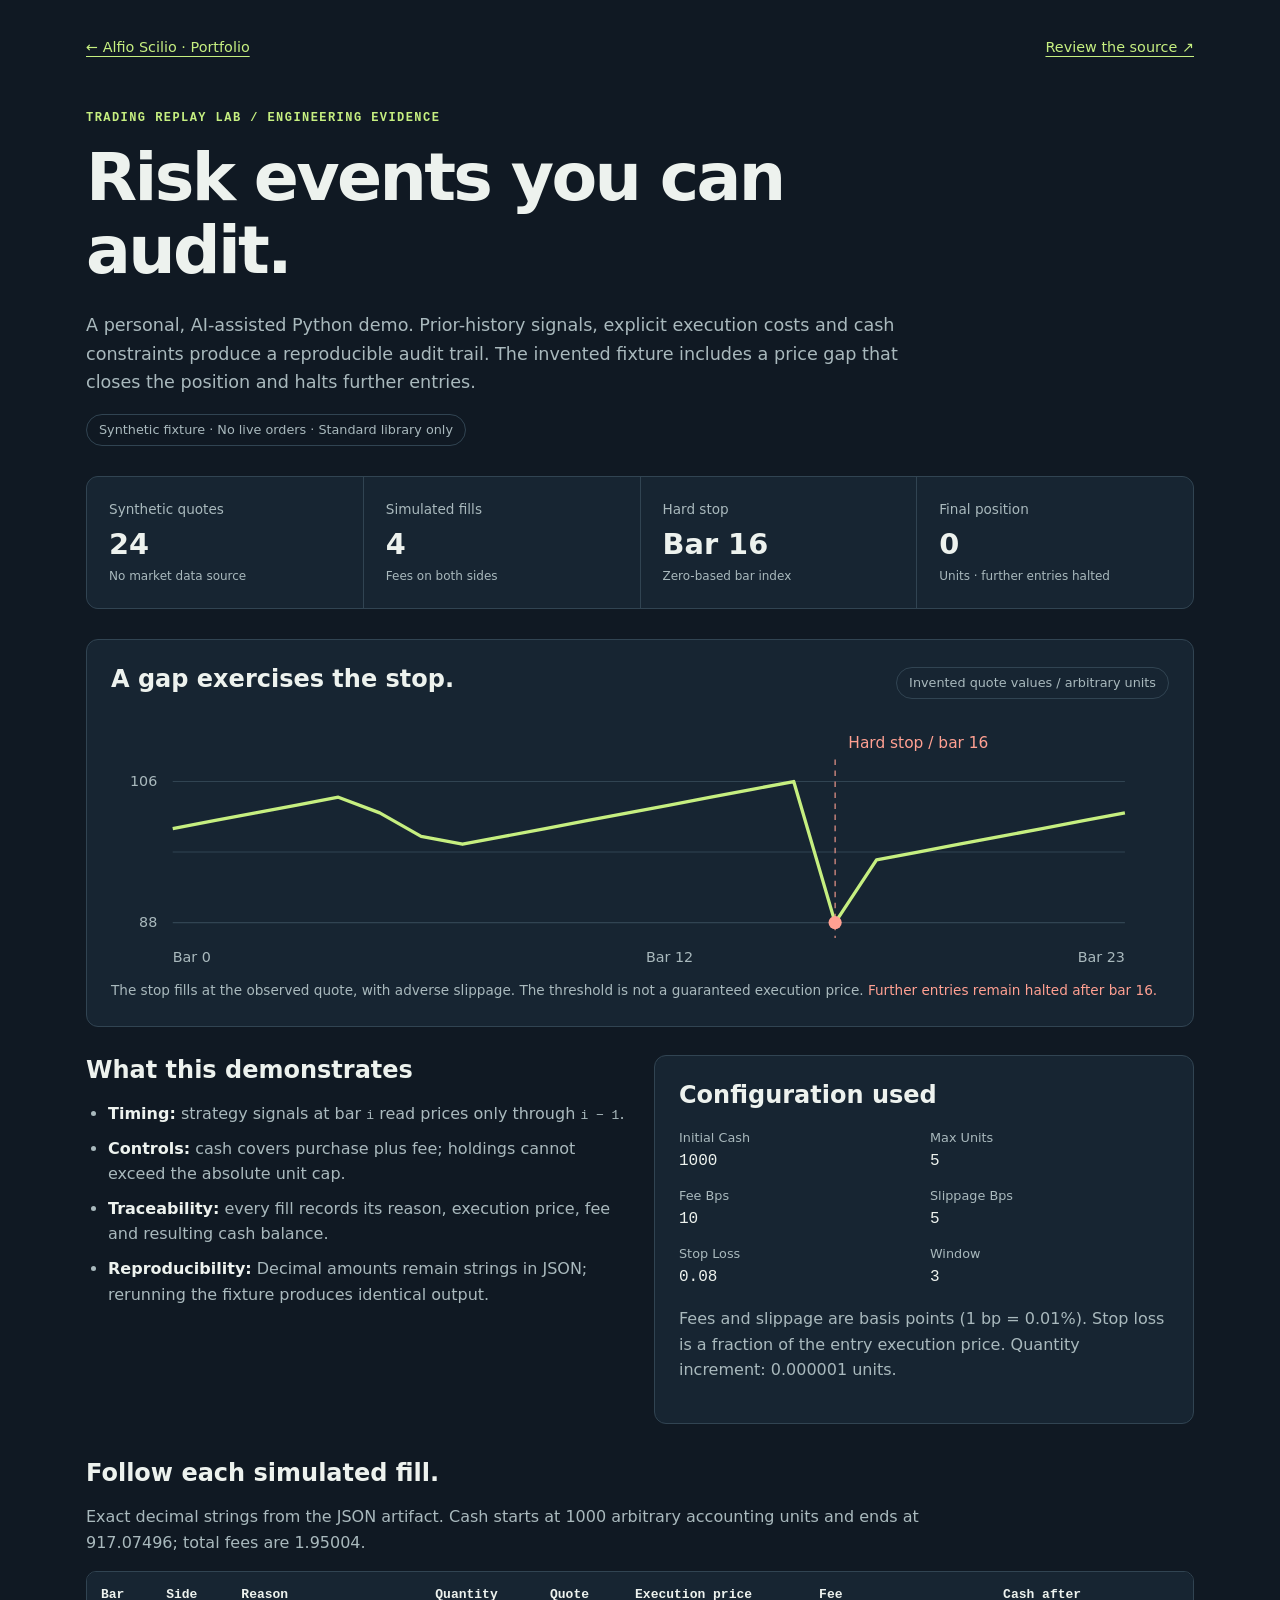
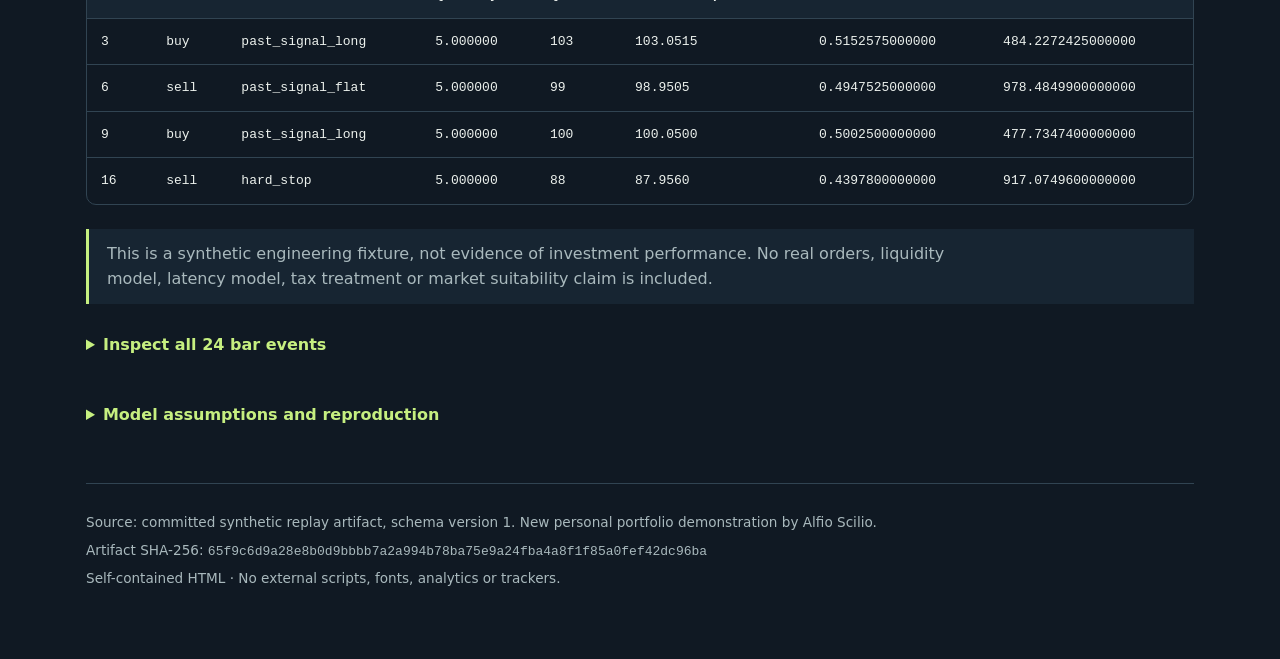
==== reports/trading-replay.html @ 8b1df360 "Publish Alfio Scilio portfolio with reproducible engineering demos" ====
<!doctype html>
<html lang="en"><head><meta charset="utf-8"><meta name="viewport" content="width=device-width,initial-scale=1">
<meta http-equiv="Content-Security-Policy" content="default-src 'none'; style-src 'unsafe-inline'; base-uri 'none'; form-action 'none'; object-src 'none'">
<meta name="description" content="Inspect a reproducible synthetic trading replay: prior-history signals, execution costs, cash limits and a hard-stop audit trail.">
<title>Trading Replay Lab · Alfio Scilio</title>
<style>
:root{color-scheme:dark;--bg:#101923;--panel:#172532;--ink:#edf2ee;--muted:#a9b9bd;--accent:#c6ef80;--line:#314452;--stop:#ffa092}*{box-sizing:border-box}
body{margin:0;background:var(--bg);color:var(--ink);font:16px/1.6 system-ui,sans-serif}a{color:var(--accent);text-underline-offset:4px}a:focus-visible,summary:focus-visible{outline:3px solid var(--accent);outline-offset:5px}
main{max-width:1180px;margin:auto;padding:36px 36px 64px}nav{display:flex;justify-content:space-between;gap:24px;margin-bottom:52px;font-size:.9rem}.eyebrow{color:var(--accent);text-transform:uppercase;letter-spacing:.12em;font:700 .75rem ui-monospace,monospace}
h1{font-size:clamp(2.3rem,5.2vw,4.2rem);line-height:1.1;letter-spacing:-.04em;max-width:800px;margin:16px 0 24px}h2{font-size:1.5rem;line-height:1.25;margin:34px 0 14px}p{max-width:850px;color:var(--muted)}.lede{font-size:1.1rem}.pill{display:inline-block;border:1px solid var(--line);border-radius:99px;padding:5px 12px;color:var(--muted);font-size:.8rem}
.metrics{display:grid;grid-template-columns:repeat(4,1fr);gap:1px;background:var(--line);border:1px solid var(--line);border-radius:12px;overflow:hidden;margin:30px 0}.metric{padding:22px;background:var(--panel)}.metric span{display:block;font-size:.85rem;color:var(--muted)}.metric strong{font-size:1.8rem;font-weight:650}.metric small{display:block;color:var(--muted);font-size:.75rem}
.card{padding:24px;border:1px solid var(--line);border-radius:12px;background:var(--panel)}.figure-head{display:flex;justify-content:space-between;gap:16px;align-items:baseline}.figure-head h2{margin:0}figure{margin:0}svg{display:block;width:100%;height:auto;margin-top:12px}.legend{color:var(--muted);font-size:.85rem}.stop{color:var(--stop)}
.columns{display:grid;grid-template-columns:1fr 1fr;gap:28px;margin:28px 0}.columns h2{margin-top:0}ul{padding-left:22px;color:var(--muted)}li{margin:9px 0}strong{color:var(--ink)}dl{display:grid;grid-template-columns:repeat(2,1fr);gap:12px;margin:18px 0 0}dt{font-size:.8rem;text-transform:capitalize;color:var(--muted)}dd{margin:0;font-family:ui-monospace,monospace}.scroll{overflow-x:auto;border:1px solid var(--line);border-radius:10px}table{border-collapse:collapse;min-width:880px;width:100%;font:13px/1.5 ui-monospace,monospace}th,td{text-align:left;padding:13px 14px;border-bottom:1px solid var(--line);white-space:nowrap}th{background:var(--panel);font-weight:600}tbody tr:last-child td{border-bottom:0}tbody tr:hover{background:#1c2d39}
.note{border-left:3px solid var(--accent);padding:12px 18px;background:var(--panel);margin:24px 0}.note p{margin:0}details{margin-top:28px}summary{cursor:pointer;font-weight:650;color:var(--accent);margin-bottom:16px}code{font:13px ui-monospace,monospace;overflow-wrap:anywhere}pre{overflow-x:auto;padding:20px;background:var(--panel);border-radius:10px;border:1px solid var(--line)}footer{margin-top:40px;padding-top:22px;border-top:1px solid var(--line);font-size:.85rem;color:var(--muted)}footer p{margin:6px 0}.hash{word-break:break-all}
@media(max-width:760px){main{padding:24px 18px 44px}nav{margin-bottom:36px}.metrics{grid-template-columns:1fr 1fr}.metric{padding:17px}.columns{grid-template-columns:1fr}.card{padding:18px}.figure-head{display:block}.figure-head .pill{margin-top:12px}dl{grid-template-columns:repeat(2,1fr)}}
</style></head><body><main>
<nav><a href="../index.html#projects">← Alfio Scilio · Portfolio</a><a href="https://github.com/scil95-dotcom/trading-replay-lab">Review the source ↗</a></nav>
<p class="eyebrow">Trading Replay Lab / Engineering evidence</p><h1>Risk events you can audit.</h1>
<p class="lede">A personal, AI-assisted Python demo. Prior-history signals, explicit execution costs and cash constraints produce a reproducible audit trail. The invented fixture includes a price gap that closes the position and halts further entries.</p>
<span class="pill">Synthetic fixture · No live orders · Standard library only</span>
<div class="metrics"><div class="metric"><span>Synthetic quotes</span><strong>24</strong><small>No market data source</small></div><div class="metric"><span>Simulated fills</span><strong>4</strong><small>Fees on both sides</small></div><div class="metric"><span>Hard stop</span><strong>Bar 16</strong><small>Zero-based bar index</small></div><div class="metric"><span>Final position</span><strong>0</strong><small>Units · further entries halted</small></div></div>
<figure class="card"><div class="figure-head"><h2>A gap exercises the stop.</h2><span class="pill">Invented quote values / arbitrary units</span></div>
<svg viewBox="0 0 960 244" role="img" aria-labelledby="chart-title chart-desc"><title id="chart-title">Synthetic prices over 24 bars</title><desc id="chart-desc">Quotes range from 88 to 106 arbitrary units. A quote of 88 at bar 16 triggers the configured hard stop. Later quotes recover while entries remain halted.</desc>
<path d="M56 64H920 M56 128H920 M56 192H920" fill="none" stroke="#314452"/><text x="42" y="68" fill="#a9b9bd" text-anchor="end" font-size="13">106</text><text x="42" y="196" fill="#a9b9bd" text-anchor="end" font-size="13">88</text>
<polyline points="56.00,106.67 93.57,99.56 131.13,92.44 168.70,85.33 206.26,78.22 243.83,92.44 281.39,113.78 318.96,120.89 356.52,113.78 394.09,106.67 431.65,99.56 469.22,92.44 506.78,85.33 544.35,78.22 581.91,71.11 619.48,64.00 657.04,192.00 694.61,135.11 732.17,128.00 769.74,120.89 807.30,113.78 844.87,106.67 882.43,99.56 920.00,92.44" fill="none" stroke="#c6ef80" stroke-width="3" stroke-linejoin="round"/>
<path d="M657.04 44V206" stroke="#ffa092" stroke-dasharray="5 5"/><circle cx="657.04" cy="192.00" r="6" fill="#ffa092"/><text x="669.04" y="34" fill="#ffa092" font-size="14">Hard stop / bar 16</text>
<text x="56" y="228" fill="#a9b9bd" font-size="13">Bar 0</text><text x="506.78" y="228" fill="#a9b9bd" text-anchor="middle" font-size="13">Bar 12</text><text x="920" y="228" fill="#a9b9bd" text-anchor="end" font-size="13">Bar 23</text></svg>
<figcaption class="legend">The stop fills at the observed quote, with adverse slippage. The threshold is not a guaranteed execution price. <span class="stop">Further entries remain halted after bar 16.</span></figcaption></figure>
<div class="columns"><section><h2>What this demonstrates</h2><ul><li><strong>Timing:</strong> strategy signals at bar <code>i</code> read prices only through <code>i − 1</code>.</li><li><strong>Controls:</strong> cash covers purchase plus fee; holdings cannot exceed the absolute unit cap.</li><li><strong>Traceability:</strong> every fill records its reason, execution price, fee and resulting cash balance.</li><li><strong>Reproducibility:</strong> Decimal amounts remain strings in JSON; rerunning the fixture produces identical output.</li></ul></section><section class="card"><h2>Configuration used</h2><dl><div><dt>initial cash</dt><dd>1000</dd></div><div><dt>max units</dt><dd>5</dd></div><div><dt>fee bps</dt><dd>10</dd></div><div><dt>slippage bps</dt><dd>5</dd></div><div><dt>stop loss</dt><dd>0.08</dd></div><div><dt>window</dt><dd>3</dd></div></dl><p>Fees and slippage are basis points (1 bp = 0.01%). Stop loss is a fraction of the entry execution price. Quantity increment: 0.000001 units.</p></section></div>
<h2>Follow each simulated fill.</h2><p>Exact decimal strings from the JSON artifact. Cash starts at 1000 arbitrary accounting units and ends at 917.07496; total fees are 1.95004.</p>
<div class="scroll" role="region" aria-label="Fill ledger, scroll horizontally" tabindex="0"><table><thead><tr><th scope="col">Bar</th><th scope="col">Side</th><th scope="col">Reason</th><th scope="col">Quantity</th><th scope="col">Quote</th><th scope="col">Execution price</th><th scope="col">Fee</th><th scope="col">Cash after</th></tr></thead><tbody><tr><td>3</td><td>buy</td><td>past_signal_long</td><td>5.000000</td><td>103</td><td>103.0515</td><td>0.5152575000000</td><td>484.2272425000000</td></tr><tr><td>6</td><td>sell</td><td>past_signal_flat</td><td>5.000000</td><td>99</td><td>98.9505</td><td>0.4947525000000</td><td>978.4849900000000</td></tr><tr><td>9</td><td>buy</td><td>past_signal_long</td><td>5.000000</td><td>100</td><td>100.0500</td><td>0.5002500000000</td><td>477.7347400000000</td></tr><tr><td>16</td><td>sell</td><td>hard_stop</td><td>5.000000</td><td>88</td><td>87.9560</td><td>0.4397800000000</td><td>917.0749600000000</td></tr></tbody></table></div>
<div class="note"><p>This is a synthetic engineering fixture, not evidence of investment performance. No real orders, liquidity model, latency model, tax treatment or market suitability claim is included.</p></div>
<details><summary>Inspect all 24 bar events</summary><p>History end records the final bar available to the strategy signal. Current quotes still affect execution and the stop.</p><div class="scroll" role="region" aria-label="Bar events, scroll horizontally" tabindex="0"><table><thead><tr><th scope="col">Bar</th><th scope="col">Quote</th><th scope="col">History end</th><th scope="col">Long signal</th><th scope="col">Action</th><th scope="col">Cash</th><th scope="col">Units</th><th scope="col">Equity</th></tr></thead><tbody><tr><td>0</td><td>100</td><td>None</td><td>False</td><td>hold</td><td>1000</td><td>0</td><td>1000</td></tr><tr><td>1</td><td>101</td><td>0</td><td>False</td><td>hold</td><td>1000</td><td>0</td><td>1000</td></tr><tr><td>2</td><td>102</td><td>1</td><td>False</td><td>hold</td><td>1000</td><td>0</td><td>1000</td></tr><tr><td>3</td><td>103</td><td>2</td><td>True</td><td>buy</td><td>484.2272425000000</td><td>5.000000</td><td>999.2272425000000</td></tr><tr><td>4</td><td>104</td><td>3</td><td>True</td><td>hold</td><td>484.2272425000000</td><td>5.000000</td><td>1004.2272425000000</td></tr><tr><td>5</td><td>102</td><td>4</td><td>True</td><td>hold</td><td>484.2272425000000</td><td>5.000000</td><td>994.2272425000000</td></tr><tr><td>6</td><td>99</td><td>5</td><td>False</td><td>sell</td><td>978.4849900000000</td><td>0.000000</td><td>978.4849900000000</td></tr><tr><td>7</td><td>98</td><td>6</td><td>False</td><td>hold</td><td>978.4849900000000</td><td>0.000000</td><td>978.4849900000000</td></tr><tr><td>8</td><td>99</td><td>7</td><td>False</td><td>hold</td><td>978.4849900000000</td><td>0.000000</td><td>978.4849900000000</td></tr><tr><td>9</td><td>100</td><td>8</td><td>True</td><td>buy</td><td>477.7347400000000</td><td>5.000000</td><td>977.7347400000000</td></tr><tr><td>10</td><td>101</td><td>9</td><td>True</td><td>hold</td><td>477.7347400000000</td><td>5.000000</td><td>982.7347400000000</td></tr><tr><td>11</td><td>102</td><td>10</td><td>True</td><td>hold</td><td>477.7347400000000</td><td>5.000000</td><td>987.7347400000000</td></tr><tr><td>12</td><td>103</td><td>11</td><td>True</td><td>hold</td><td>477.7347400000000</td><td>5.000000</td><td>992.7347400000000</td></tr><tr><td>13</td><td>104</td><td>12</td><td>True</td><td>hold</td><td>477.7347400000000</td><td>5.000000</td><td>997.7347400000000</td></tr><tr><td>14</td><td>105</td><td>13</td><td>True</td><td>hold</td><td>477.7347400000000</td><td>5.000000</td><td>1002.7347400000000</td></tr><tr><td>15</td><td>106</td><td>14</td><td>True</td><td>hold</td><td>477.7347400000000</td><td>5.000000</td><td>1007.7347400000000</td></tr><tr><td>16</td><td>88</td><td>15</td><td>True</td><td>hard_stop</td><td>917.0749600000000</td><td>0.000000</td><td>917.0749600000000</td></tr><tr><td>17</td><td>96</td><td>16</td><td>False</td><td>halted</td><td>917.0749600000000</td><td>0.000000</td><td>917.0749600000000</td></tr><tr><td>18</td><td>97</td><td>17</td><td>False</td><td>halted</td><td>917.0749600000000</td><td>0.000000</td><td>917.0749600000000</td></tr><tr><td>19</td><td>98</td><td>18</td><td>True</td><td>halted</td><td>917.0749600000000</td><td>0.000000</td><td>917.0749600000000</td></tr><tr><td>20</td><td>99</td><td>19</td><td>True</td><td>halted</td><td>917.0749600000000</td><td>0.000000</td><td>917.0749600000000</td></tr><tr><td>21</td><td>100</td><td>20</td><td>True</td><td>halted</td><td>917.0749600000000</td><td>0.000000</td><td>917.0749600000000</td></tr><tr><td>22</td><td>101</td><td>21</td><td>True</td><td>halted</td><td>917.0749600000000</td><td>0.000000</td><td>917.0749600000000</td></tr><tr><td>23</td><td>102</td><td>22</td><td>True</td><td>halted</td><td>917.0749600000000</td><td>0.000000</td><td>917.0749600000000</td></tr></tbody></table></div></details>
<details><summary>Model assumptions and reproduction</summary><ul><li><strong>signal:</strong> prior window mean; prior last price above mean means long</li><li><strong>execution:</strong> current quote, adverse slippage on both sides</li><li><strong>fees:</strong> basis points of execution notional on each fill</li><li><strong>position cap:</strong> absolute units, no shorting or leverage</li><li><strong>quantity increment:</strong> 0.000001</li><li><strong>decimal precision:</strong> 50</li><li><strong>stop:</strong> quote at/below entry execution price * (1 - stop_loss); halt entries</li><li><strong>terminal:</strong> liquidate any remaining position at final quote with costs</li><li><strong>model limits:</strong> no liquidity, latency, spread, taxes or corporate actions model</li></ul><pre><code>python -m trading_lab demo --output artifacts/demo.json
python -m unittest discover -s tests -v</code></pre><p><a href="https://github.com/scil95-dotcom/trading-replay-lab/blob/main/artifacts/demo.json">Inspect the exact JSON source ↗</a> · <a href="https://github.com/scil95-dotcom/trading-replay-lab/blob/main/trading_lab/fixtures/synthetic_prices.json">Review the invented fixture ↗</a></p></details>
<footer><p>Source: committed synthetic replay artifact, schema version 1. New personal portfolio demonstration by Alfio Scilio.</p><p class="hash">Artifact SHA-256: <code>65f9c6d9a28e8b0d9bbbb7a2a994b78ba75e9a24fba4a8f1f85a0fef42dc96ba</code></p><p>Self-contained HTML · No external scripts, fonts, analytics or trackers.</p></footer>
</main></body></html>
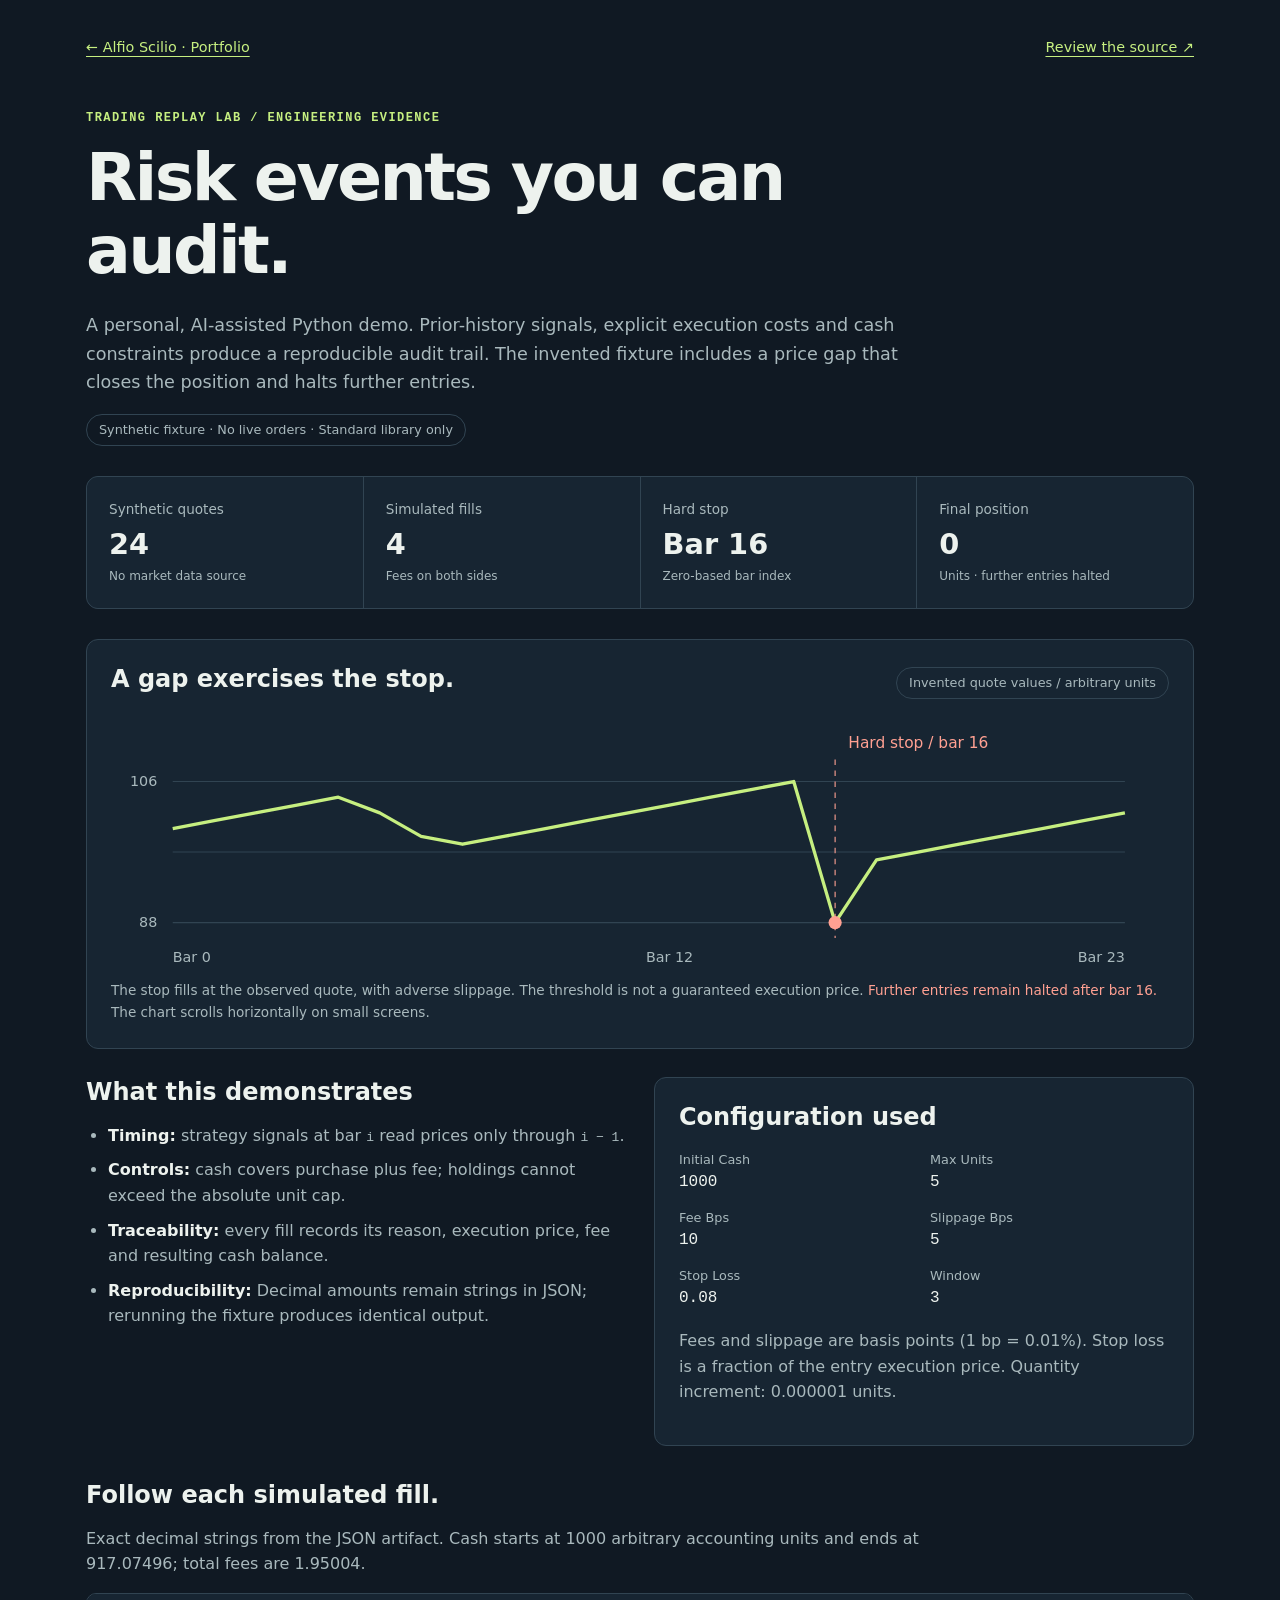
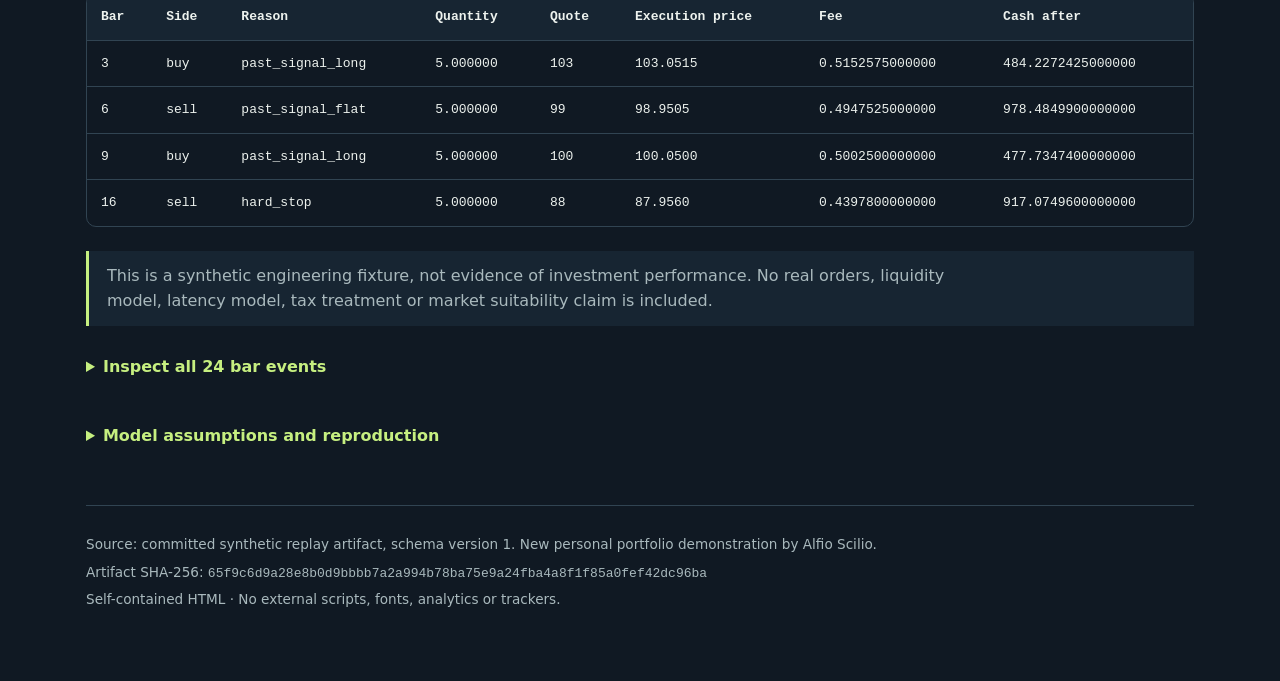
==== commit 59d4f72c: "Improve trading report readability on small screens" ====
--- a/reports/trading-replay.html
+++ b/reports/trading-replay.html
@@ -9,10 +9,10 @@
 main{max-width:1180px;margin:auto;padding:36px 36px 64px}nav{display:flex;justify-content:space-between;gap:24px;margin-bottom:52px;font-size:.9rem}.eyebrow{color:var(--accent);text-transform:uppercase;letter-spacing:.12em;font:700 .75rem ui-monospace,monospace}
 h1{font-size:clamp(2.3rem,5.2vw,4.2rem);line-height:1.1;letter-spacing:-.04em;max-width:800px;margin:16px 0 24px}h2{font-size:1.5rem;line-height:1.25;margin:34px 0 14px}p{max-width:850px;color:var(--muted)}.lede{font-size:1.1rem}.pill{display:inline-block;border:1px solid var(--line);border-radius:99px;padding:5px 12px;color:var(--muted);font-size:.8rem}
 .metrics{display:grid;grid-template-columns:repeat(4,1fr);gap:1px;background:var(--line);border:1px solid var(--line);border-radius:12px;overflow:hidden;margin:30px 0}.metric{padding:22px;background:var(--panel)}.metric span{display:block;font-size:.85rem;color:var(--muted)}.metric strong{font-size:1.8rem;font-weight:650}.metric small{display:block;color:var(--muted);font-size:.75rem}
-.card{padding:24px;border:1px solid var(--line);border-radius:12px;background:var(--panel)}.figure-head{display:flex;justify-content:space-between;gap:16px;align-items:baseline}.figure-head h2{margin:0}figure{margin:0}svg{display:block;width:100%;height:auto;margin-top:12px}.legend{color:var(--muted);font-size:.85rem}.stop{color:var(--stop)}
+.card{padding:24px;border:1px solid var(--line);border-radius:12px;background:var(--panel)}.figure-head{display:flex;justify-content:space-between;gap:16px;align-items:baseline}.figure-head h2{margin:0}figure{margin:0}.chart-scroll{overflow-x:auto}svg{display:block;width:100%;height:auto;margin-top:12px}.legend{color:var(--muted);font-size:.85rem}.stop{color:var(--stop)}
 .columns{display:grid;grid-template-columns:1fr 1fr;gap:28px;margin:28px 0}.columns h2{margin-top:0}ul{padding-left:22px;color:var(--muted)}li{margin:9px 0}strong{color:var(--ink)}dl{display:grid;grid-template-columns:repeat(2,1fr);gap:12px;margin:18px 0 0}dt{font-size:.8rem;text-transform:capitalize;color:var(--muted)}dd{margin:0;font-family:ui-monospace,monospace}.scroll{overflow-x:auto;border:1px solid var(--line);border-radius:10px}table{border-collapse:collapse;min-width:880px;width:100%;font:13px/1.5 ui-monospace,monospace}th,td{text-align:left;padding:13px 14px;border-bottom:1px solid var(--line);white-space:nowrap}th{background:var(--panel);font-weight:600}tbody tr:last-child td{border-bottom:0}tbody tr:hover{background:#1c2d39}
 .note{border-left:3px solid var(--accent);padding:12px 18px;background:var(--panel);margin:24px 0}.note p{margin:0}details{margin-top:28px}summary{cursor:pointer;font-weight:650;color:var(--accent);margin-bottom:16px}code{font:13px ui-monospace,monospace;overflow-wrap:anywhere}pre{overflow-x:auto;padding:20px;background:var(--panel);border-radius:10px;border:1px solid var(--line)}footer{margin-top:40px;padding-top:22px;border-top:1px solid var(--line);font-size:.85rem;color:var(--muted)}footer p{margin:6px 0}.hash{word-break:break-all}
-@media(max-width:760px){main{padding:24px 18px 44px}nav{margin-bottom:36px}.metrics{grid-template-columns:1fr 1fr}.metric{padding:17px}.columns{grid-template-columns:1fr}.card{padding:18px}.figure-head{display:block}.figure-head .pill{margin-top:12px}dl{grid-template-columns:repeat(2,1fr)}}
+@media(max-width:760px){.chart-scroll svg{min-width:900px}main{padding:24px 18px 44px}nav{margin-bottom:36px}.metrics{grid-template-columns:1fr 1fr}.metric{padding:17px}.columns{grid-template-columns:1fr}.card{padding:18px}.figure-head{display:block}.figure-head .pill{margin-top:12px}dl{grid-template-columns:repeat(2,1fr)}}
 </style></head><body><main>
 <nav><a href="../index.html#projects">← Alfio Scilio · Portfolio</a><a href="https://github.com/scil95-dotcom/trading-replay-lab">Review the source ↗</a></nav>
 <p class="eyebrow">Trading Replay Lab / Engineering evidence</p><h1>Risk events you can audit.</h1>
@@ -20,12 +20,12 @@
 <span class="pill">Synthetic fixture · No live orders · Standard library only</span>
 <div class="metrics"><div class="metric"><span>Synthetic quotes</span><strong>24</strong><small>No market data source</small></div><div class="metric"><span>Simulated fills</span><strong>4</strong><small>Fees on both sides</small></div><div class="metric"><span>Hard stop</span><strong>Bar 16</strong><small>Zero-based bar index</small></div><div class="metric"><span>Final position</span><strong>0</strong><small>Units · further entries halted</small></div></div>
 <figure class="card"><div class="figure-head"><h2>A gap exercises the stop.</h2><span class="pill">Invented quote values / arbitrary units</span></div>
-<svg viewBox="0 0 960 244" role="img" aria-labelledby="chart-title chart-desc"><title id="chart-title">Synthetic prices over 24 bars</title><desc id="chart-desc">Quotes range from 88 to 106 arbitrary units. A quote of 88 at bar 16 triggers the configured hard stop. Later quotes recover while entries remain halted.</desc>
+<div class="chart-scroll" role="region" aria-label="Synthetic quote chart, scroll horizontally" tabindex="0"><svg viewBox="0 0 960 244" role="img" aria-labelledby="chart-title chart-desc"><title id="chart-title">Synthetic prices over 24 bars</title><desc id="chart-desc">Quotes range from 88 to 106 arbitrary units. A quote of 88 at bar 16 triggers the configured hard stop. Later quotes recover while entries remain halted.</desc>
 <path d="M56 64H920 M56 128H920 M56 192H920" fill="none" stroke="#314452"/><text x="42" y="68" fill="#a9b9bd" text-anchor="end" font-size="13">106</text><text x="42" y="196" fill="#a9b9bd" text-anchor="end" font-size="13">88</text>
 <polyline points="56.00,106.67 93.57,99.56 131.13,92.44 168.70,85.33 206.26,78.22 243.83,92.44 281.39,113.78 318.96,120.89 356.52,113.78 394.09,106.67 431.65,99.56 469.22,92.44 506.78,85.33 544.35,78.22 581.91,71.11 619.48,64.00 657.04,192.00 694.61,135.11 732.17,128.00 769.74,120.89 807.30,113.78 844.87,106.67 882.43,99.56 920.00,92.44" fill="none" stroke="#c6ef80" stroke-width="3" stroke-linejoin="round"/>
 <path d="M657.04 44V206" stroke="#ffa092" stroke-dasharray="5 5"/><circle cx="657.04" cy="192.00" r="6" fill="#ffa092"/><text x="669.04" y="34" fill="#ffa092" font-size="14">Hard stop / bar 16</text>
-<text x="56" y="228" fill="#a9b9bd" font-size="13">Bar 0</text><text x="506.78" y="228" fill="#a9b9bd" text-anchor="middle" font-size="13">Bar 12</text><text x="920" y="228" fill="#a9b9bd" text-anchor="end" font-size="13">Bar 23</text></svg>
-<figcaption class="legend">The stop fills at the observed quote, with adverse slippage. The threshold is not a guaranteed execution price. <span class="stop">Further entries remain halted after bar 16.</span></figcaption></figure>
+<text x="56" y="228" fill="#a9b9bd" font-size="13">Bar 0</text><text x="506.78" y="228" fill="#a9b9bd" text-anchor="middle" font-size="13">Bar 12</text><text x="920" y="228" fill="#a9b9bd" text-anchor="end" font-size="13">Bar 23</text></svg></div>
+<figcaption class="legend">The stop fills at the observed quote, with adverse slippage. The threshold is not a guaranteed execution price. <span class="stop">Further entries remain halted after bar 16.</span> The chart scrolls horizontally on small screens.</figcaption></figure>
 <div class="columns"><section><h2>What this demonstrates</h2><ul><li><strong>Timing:</strong> strategy signals at bar <code>i</code> read prices only through <code>i − 1</code>.</li><li><strong>Controls:</strong> cash covers purchase plus fee; holdings cannot exceed the absolute unit cap.</li><li><strong>Traceability:</strong> every fill records its reason, execution price, fee and resulting cash balance.</li><li><strong>Reproducibility:</strong> Decimal amounts remain strings in JSON; rerunning the fixture produces identical output.</li></ul></section><section class="card"><h2>Configuration used</h2><dl><div><dt>initial cash</dt><dd>1000</dd></div><div><dt>max units</dt><dd>5</dd></div><div><dt>fee bps</dt><dd>10</dd></div><div><dt>slippage bps</dt><dd>5</dd></div><div><dt>stop loss</dt><dd>0.08</dd></div><div><dt>window</dt><dd>3</dd></div></dl><p>Fees and slippage are basis points (1 bp = 0.01%). Stop loss is a fraction of the entry execution price. Quantity increment: 0.000001 units.</p></section></div>
 <h2>Follow each simulated fill.</h2><p>Exact decimal strings from the JSON artifact. Cash starts at 1000 arbitrary accounting units and ends at 917.07496; total fees are 1.95004.</p>
 <div class="scroll" role="region" aria-label="Fill ledger, scroll horizontally" tabindex="0"><table><thead><tr><th scope="col">Bar</th><th scope="col">Side</th><th scope="col">Reason</th><th scope="col">Quantity</th><th scope="col">Quote</th><th scope="col">Execution price</th><th scope="col">Fee</th><th scope="col">Cash after</th></tr></thead><tbody><tr><td>3</td><td>buy</td><td>past_signal_long</td><td>5.000000</td><td>103</td><td>103.0515</td><td>0.5152575000000</td><td>484.2272425000000</td></tr><tr><td>6</td><td>sell</td><td>past_signal_flat</td><td>5.000000</td><td>99</td><td>98.9505</td><td>0.4947525000000</td><td>978.4849900000000</td></tr><tr><td>9</td><td>buy</td><td>past_signal_long</td><td>5.000000</td><td>100</td><td>100.0500</td><td>0.5002500000000</td><td>477.7347400000000</td></tr><tr><td>16</td><td>sell</td><td>hard_stop</td><td>5.000000</td><td>88</td><td>87.9560</td><td>0.4397800000000</td><td>917.0749600000000</td></tr></tbody></table></div>
